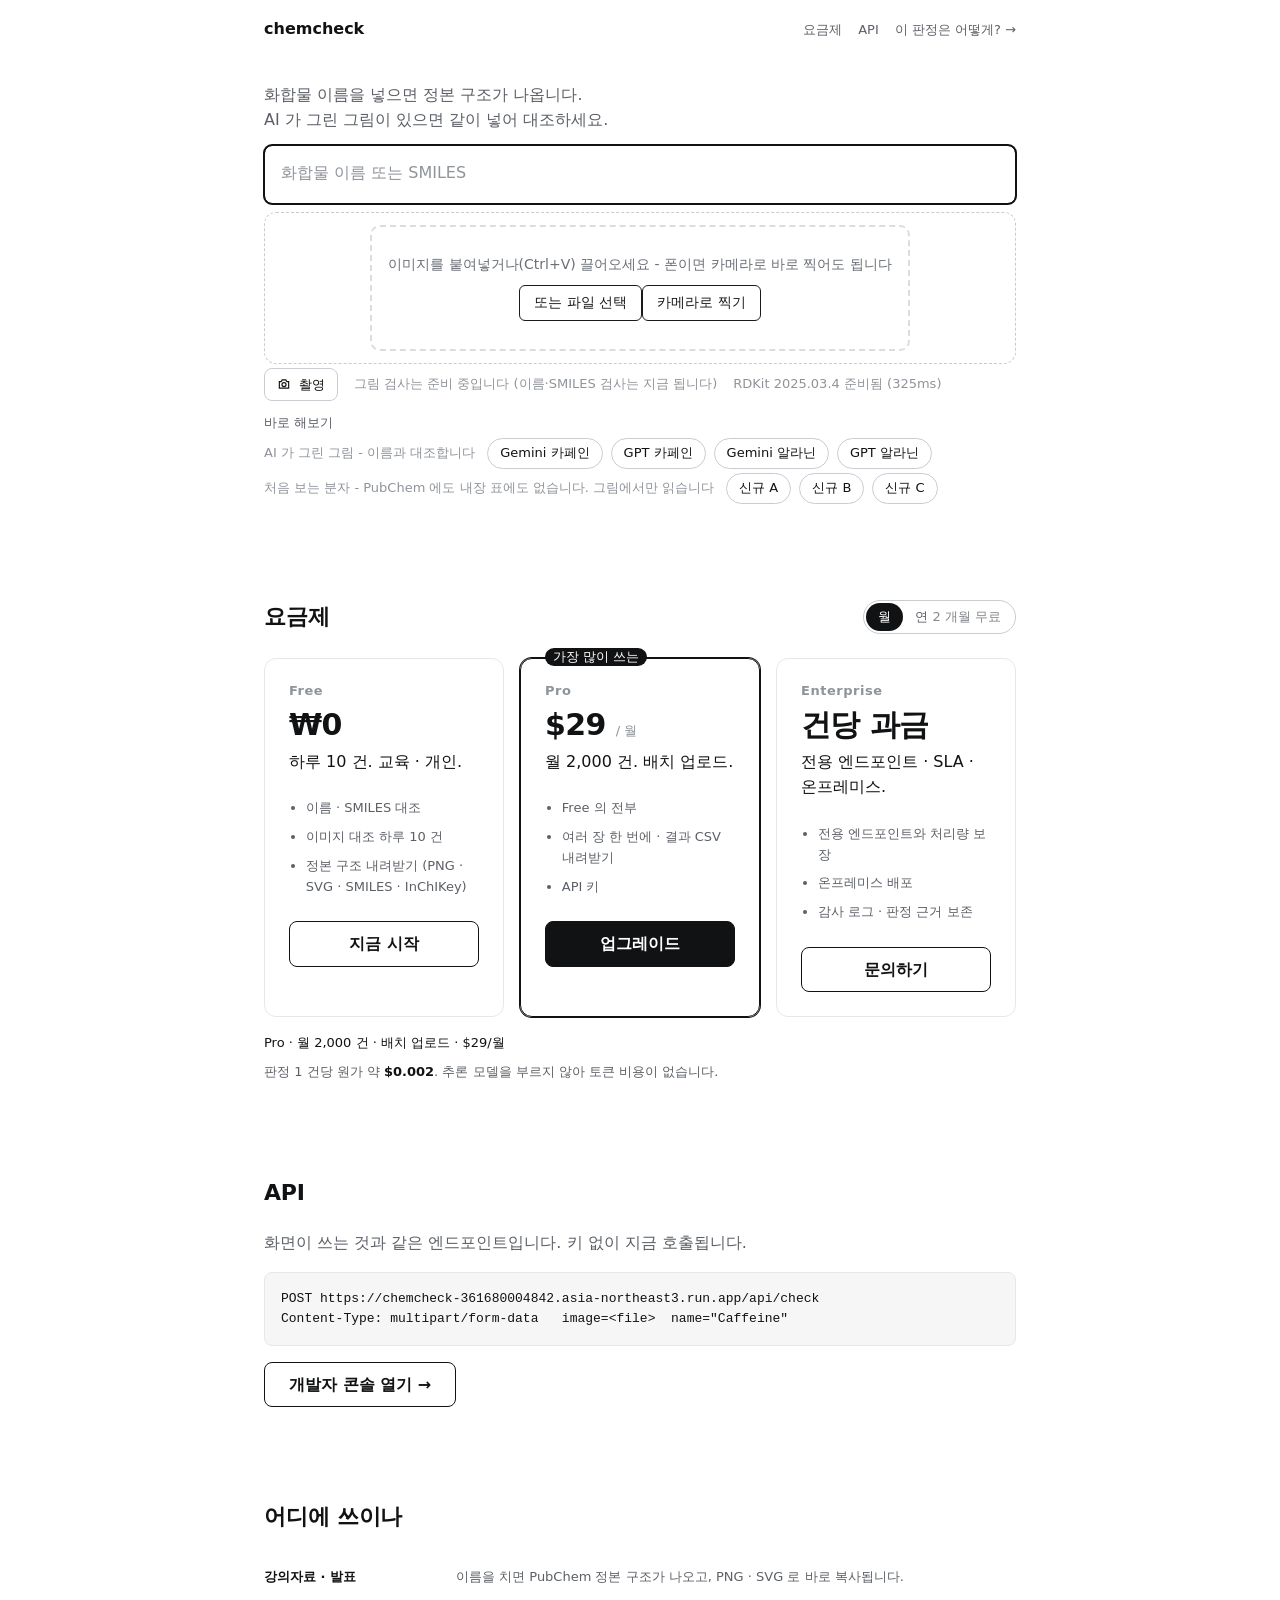
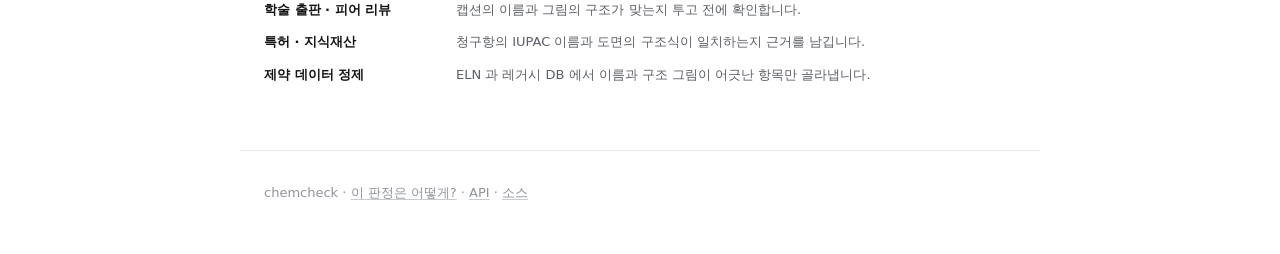
==== web/index.html @ dd5283bb "fix(web): 조용한 실패를 화면에 드러내고, 넣은 사진을 즉시 보여준다 오늘 화면 버그 셋이 전부 "아무 일도 안 일어남" 으로 나타났다. 폰에서는 콘솔을 열 수 없으니 그건" ====
<!doctype html>
<html lang="ko">
<head>
<meta charset="utf-8">
<meta name="viewport" content="width=device-width, initial-scale=1">
<title>chemcheck</title>
<link rel="stylesheet" href="style.css">
</head>
<body>
<header class="site-header container">
  <a class="wordmark" href="index.html">chemcheck</a>
  <nav class="site-nav"><a href="#pricing">요금제</a><a href="api.html">API</a><a href="how.html">이 판정은 어떻게? →</a></nav>
</header>

<main class="container">
  <!-- 첫 화면 = 도구. 텍스트칸 하나, 이미지칸 하나, 예제 버튼. 결과 카드는 입력이 있을 때만. -->
  <section class="tool">
    <p class="intro">화합물 이름을 넣으면 정본 구조가 나옵니다.<br>AI 가 그린 그림이 있으면 같이 넣어 대조하세요.</p>

    <div class="query">
      <input id="queryInput" placeholder="화합물 이름 또는 SMILES" autocomplete="off" spellcheck="false" autofocus>
      <div class="suggestions" id="suggestions" hidden></div>
    </div>

    <div class="dropzone" id="dropzone" tabindex="0">
      <p class="hint">이미지를 붙여넣거나 끌어오세요</p>
      <button type="button" class="btn btn-sm" id="fileBtn">파일</button>
      <input type="file" id="fileInput" accept="image/*" hidden>
    </div>
    <div class="image-row">
      <button type="button" class="btn btn-sm" id="cameraBtn"><svg width="14" height="14" viewBox="0 0 24 24" fill="none" stroke="currentColor" stroke-width="2" aria-hidden="true"><path d="M4 8h3l2-3h6l2 3h3v11H4z"/><circle cx="12" cy="13" r="3.5"/></svg>촬영</button>
      <input type="file" id="cameraInput" accept="image/*" capture="environment" hidden>
      <span class="status" id="serverStatus"></span>
      <span class="status" id="rdkitStatus"></span>
    </div>
    <div class="image-preview" id="imagePreview" hidden>
      <img id="imagePreviewImg" alt="넣은 이미지">
      <button type="button" class="btn btn-sm" id="imageClear">지우기</button>
    </div>
    <p class="field-note" id="imageNote"></p>
    <p class="err" id="err"></p>

    <div class="examples" id="examples">
      <p class="examples-title">바로 해보기</p>
    </div>

    <article class="result" id="result" hidden></article>
  </section>

  <section class="section pricing" id="pricing">
    <div class="pricing-head">
      <h2>요금제</h2>
      <div class="toggle" role="group" aria-label="결제 주기">
        <button type="button" class="toggle-btn is-on" data-cycle="monthly" aria-pressed="true">월</button>
        <button type="button" class="toggle-btn" data-cycle="yearly" aria-pressed="false">연 <span class="toggle-note">2 개월 무료</span></button>
      </div>
    </div>
    <div class="plans" role="radiogroup" aria-label="요금제 선택" id="plans">
      <div class="plan" role="radio" aria-checked="false" tabindex="-1" data-plan="free" data-summary="Free · 하루 10 건 · 이름·SMILES·이미지 대조 · ₩0">
        <h3>Free</h3>
        <p class="price"><span class="amount">&#8361;0</span></p>
        <p class="plan-lead">하루 10 건. 교육 · 개인.</p>
        <ul>
          <li>이름 · SMILES 대조</li>
          <li>이미지 대조 하루 10 건</li>
          <li>정본 구조 내려받기 (PNG · SVG · SMILES · InChIKey)</li>
        </ul>
        <a class="btn plan-cta" href="#queryInput" data-action="start">지금 시작</a>
      </div>
      <div class="plan" role="radio" aria-checked="true" tabindex="0" data-plan="pro" data-summary="Pro · 월 2,000 건 · 배치 업로드 · {price}">
        <span class="plan-badge">가장 많이 쓰는</span>
        <h3>Pro</h3>
        <p class="price"><span class="amount" data-monthly="$29" data-yearly="$290">$29</span> <span class="per" data-monthly="/ 월" data-yearly="/ 년">/ 월</span></p>
        <p class="plan-lead">월 2,000 건. 배치 업로드.</p>
        <ul>
          <li>Free 의 전부</li>
          <li>여러 장 한 번에 · 결과 CSV 내려받기</li>
          <li>API 키</li>
        </ul>
        <a class="btn btn-primary plan-cta" href="api.html#key">업그레이드</a>
      </div>
      <div class="plan" role="radio" aria-checked="false" tabindex="-1" data-plan="enterprise" data-summary="Enterprise · 전용 엔드포인트 · SLA · 온프레미스 · 건당 과금">
        <h3>Enterprise</h3>
        <p class="price"><span class="amount">건당 과금</span></p>
        <p class="plan-lead">전용 엔드포인트 · SLA · 온프레미스.</p>
        <ul>
          <li>전용 엔드포인트와 처리량 보장</li>
          <li>온프레미스 배포</li>
          <li>감사 로그 · 판정 근거 보존</li>
        </ul>
        <a class="btn plan-cta" href="api.html#contact">문의하기</a>
      </div>
    </div>
    <p class="plan-summary" id="planSummary"></p>
    <p class="unit-cost">판정 1 건당 원가 약 <strong>$0.002</strong>. 추론 모델을 부르지 않아 토큰 비용이 없습니다.</p>
  </section>

  <section class="section api-teaser" id="api">
    <h2>API</h2>
    <p>화면이 쓰는 것과 같은 엔드포인트입니다. 키 없이 지금 호출됩니다.</p>
    <pre><code>POST <span data-server-url></span>/api/check
Content-Type: multipart/form-data   image=&lt;file&gt;  name="Caffeine"</code></pre>
    <a class="btn" href="api.html">개발자 콘솔 열기 →</a>
  </section>

  <section class="section">
    <h2>어디에 쓰이나</h2>
    <dl class="uses">
      <dt>강의자료 · 발표</dt><dd>이름을 치면 PubChem 정본 구조가 나오고, PNG · SVG 로 바로 복사됩니다.</dd>
      <dt>학술 출판 · 피어 리뷰</dt><dd>캡션의 이름과 그림의 구조가 맞는지 투고 전에 확인합니다.</dd>
      <dt>특허 · 지식재산</dt><dd>청구항의 IUPAC 이름과 도면의 구조식이 일치하는지 근거를 남깁니다.</dd>
      <dt>제약 데이터 정제</dt><dd>ELN 과 레거시 DB 에서 이름과 구조 그림이 어긋난 항목만 골라냅니다.</dd>
    </dl>
  </section>
</main>

<footer class="site-footer container">
  chemcheck · <a href="how.html">이 판정은 어떻게?</a> · <a href="api.html">API</a> · <a href="https://github.com/Sweet-Butters/train">소스</a>
</footer>

<script src="config.js?v=202609100458"></script>
<script>for (const el of document.querySelectorAll("[data-server-url]")) el.textContent = window.CHEMCHECK_SERVER;</script>
<script src="compounds.js?v=202609100458"></script>
<script src="vendor/RDKit_minimal.js"></script>
<script src="app.js?v=202609100458"></script>
</body>
</html>
---- web/style.css ----
/* chemcheck - web/style.css (U 소유)
   순서: 1 토큰 → 2 리셋·레이아웃 → 3 공용 컴포넌트 → 4 도구(첫 화면) → 5 결과 카드 → 6 요금제·아래 섹션
         → 7 api.html 콘솔 → 8 how.html → 9 반응형
   토큰 아래로는 raw 값을 쓰지 않는다. 다크모드 없음 - 구조식이 흰 배경 전제다. */

/* ============================================================ 1. 토큰 */
:root {
  --bg: #ffffff;
  --bg-2: #f6f6f7;
  --ink: #111213;
  --ink-2: #5c6066;
  --ink-3: #8f949a;
  --line: #e5e7ea;
  --line-2: #c8ccd1;

  /* 판정 3상태 - 일치 / 다름 / 판정 불가(회색: 경고가 아니라 침묵) */
  --ok: #1a7f37;     --ok-bg: #edf7f0;
  --bad: #c62b2b;    --bad-bg: #fcefef;
  --na: #767b82;     --na-bg: #f2f3f5;

  --s-1: .25rem; --s-2: .5rem; --s-3: .75rem; --s-4: 1rem; --s-5: 1.5rem;
  --s-6: 2rem;   --s-7: 3rem;  --s-8: 4rem;   --s-9: 6rem;
  --section-gap: var(--s-8);

  --font: system-ui, -apple-system, "Segoe UI", Roboto, "Apple SD Gothic Neo", "Malgun Gothic", sans-serif;
  --mono: ui-monospace, SFMono-Regular, Menlo, Consolas, "Liberation Mono", monospace;
  --fs-caption: .8125rem;
  --fs-body: 1rem;
  --fs-title: 1.375rem;
  --fs-display: 1.875rem;
  --lh: 1.6;
  --lh-tight: 1.25;

  --measure: 50rem;
  --radius: 8px;
  --radius-lg: 12px;
  --hairline: 1px solid var(--line);
}

/* ============================================================ 2. 리셋·레이아웃 */
*, *::before, *::after { box-sizing: border-box; }
html { -webkit-text-size-adjust: 100%; scroll-behavior: smooth; }
body { margin: 0; background: var(--bg); color: var(--ink); font: var(--fs-body) / var(--lh) var(--font); }
img, svg { max-width: 100%; height: auto; }
h1, h2, h3 { margin: 0; line-height: var(--lh-tight); font-weight: 650; letter-spacing: -.01em; word-break: keep-all; overflow-wrap: anywhere; }
h1 { font-size: var(--fs-title); }
h2 { font-size: var(--fs-title); }
h3 { font-size: var(--fs-body); }
p, ul, ol, dl, dd, pre, blockquote, figure { margin: 0; }
a { color: inherit; text-decoration: underline; text-underline-offset: .18em; text-decoration-color: var(--line-2); }
a:hover { text-decoration-color: currentColor; }
code, kbd, .mono { font-family: var(--mono); font-size: .92em; }
:focus-visible { outline: 2px solid var(--ink); outline-offset: 2px; }
[hidden] { display: none !important; }
.small { font-size: var(--fs-caption); }
.muted { color: var(--ink-2); }

.container { max-width: var(--measure); margin: 0 auto; padding: 0 var(--s-5); }
main.container { padding-bottom: var(--s-8); }
.section { margin-top: var(--section-gap); }
.section > h2 { margin-bottom: var(--s-5); }

.site-header { display: flex; justify-content: space-between; align-items: baseline; gap: var(--s-4); padding-block: var(--s-4); }
.wordmark { font-weight: 700; text-decoration: none; }
.site-nav { display: flex; flex-wrap: wrap; justify-content: flex-end; gap: var(--s-2) var(--s-4); }
.site-nav a { font-size: var(--fs-caption); color: var(--ink-2); text-decoration: none; white-space: nowrap; }
.site-nav a:hover { color: var(--ink); }
.site-footer { padding-block: var(--s-6) var(--s-7); font-size: var(--fs-caption); color: var(--ink-3); border-top: var(--hairline); }

/* ============================================================ 3. 공용 컴포넌트 */
.btn {
  display: inline-flex; align-items: center; justify-content: center; gap: var(--s-2);
  padding: var(--s-3) var(--s-5); border-radius: var(--radius);
  border: 1px solid var(--ink); background: var(--bg); color: var(--ink);
  font: inherit; font-weight: 600; line-height: 1.2; text-decoration: none; cursor: pointer;
}
.btn:hover { background: var(--bg-2); }
.btn-primary { background: var(--ink); color: var(--bg); }
.btn-primary:hover { background: var(--ink); opacity: .85; }
.btn-sm { padding: var(--s-2) var(--s-3); font-size: var(--fs-caption); font-weight: 500; border-color: var(--line-2); }
.btn-sm:hover { border-color: var(--ink); background: var(--bg); }
.btn:disabled { opacity: .45; cursor: default; }
button.link { background: none; border: 0; padding: 0; font: inherit; color: inherit; text-decoration: underline; text-underline-offset: .18em; cursor: pointer; }
.eyebrow { font-size: var(--fs-caption); color: var(--ink-3); }

.badge { display: inline-block; font-size: var(--fs-caption); font-weight: 500; line-height: 1.4; padding: 0 var(--s-2); border-radius: 999px; border: 1px solid var(--line-2); color: var(--ink-2); vertical-align: middle; white-space: nowrap; }
.badge-ok { border-color: var(--ok); color: var(--ok); background: var(--ok-bg); }
.badge-na { border-color: var(--line-2); color: var(--na); background: var(--na-bg); }

.dot { display: inline-block; width: .7em; height: .7em; border-radius: 50%; background: var(--na); vertical-align: -.02em; margin-right: .35em; }
.dot.match { background: var(--ok); }
.dot.mismatch { background: var(--bad); }
.dot.unreadable { background: var(--na); }

.chip { padding: var(--s-1) var(--s-3); border: 1px solid var(--line-2); border-radius: 999px; background: var(--bg); color: var(--ink); font: inherit; font-size: var(--fs-caption); cursor: pointer; white-space: nowrap; }
.chip:hover { border-color: var(--ink); }

details.fold { margin-top: var(--s-3); font-size: var(--fs-caption); }
details.fold summary { cursor: pointer; color: var(--ink-2); list-style: none; }
details.fold summary::before { content: "▸ "; }
details.fold[open] summary::before { content: "▾ "; }
details.fold summary::-webkit-details-marker { display: none; }
details.fold.fold-pad { padding: 0 var(--s-5) var(--s-4); }

pre.code { padding: var(--s-4); background: var(--bg-2); border: var(--hairline); border-radius: var(--radius); overflow-x: auto; font-family: var(--mono); font-size: var(--fs-caption); line-height: 1.55; }

/* ============================================================ 4. 도구 - 첫 화면 */
.tool { padding-top: var(--s-3); }
.intro { color: var(--ink-2); margin-bottom: var(--s-3); }

.query input {
  width: 100%; padding: var(--s-4); border: 1px solid var(--line-2); border-radius: var(--radius);
  font: inherit; font-family: var(--mono); background: var(--bg); color: var(--ink);
}
.query input::placeholder { color: var(--ink-3); font-family: var(--font); }
.query input:focus { outline: 2px solid var(--ink); outline-offset: -1px; border-color: var(--ink); }
.suggestions { margin-top: var(--s-3); }
.suggestions p { font-size: var(--fs-caption); color: var(--ink-2); margin-bottom: var(--s-2); }
.suggestions .pills { display: flex; flex-wrap: wrap; gap: var(--s-2); }
.suggestions button { padding: var(--s-1) var(--s-3); border: 1px solid var(--line-2); border-radius: 999px; background: var(--bg); color: var(--ink); font: inherit; font-size: var(--fs-caption); cursor: pointer; }
.suggestions button:hover { border-color: var(--ink); }

/* 드롭 영역. crop.js 가 붙으면(.has-cropper) 안을 통째로 맡으므로 우리 테두리는 뺀다. */
.dropzone {
  margin-top: var(--s-2);
  border: 1.5px dashed var(--line-2); border-radius: var(--radius-lg);
  padding: var(--s-3) var(--s-4); text-align: center;
  display: flex; flex-wrap: wrap; align-items: center; justify-content: center; gap: var(--s-2) var(--s-4);
  cursor: pointer; transition: border-color .15s, background .15s;
}
.dropzone.drag { border-color: var(--ink); background: var(--bg-2); }
.dropzone .hint { font-size: var(--fs-caption); color: var(--ink-2); }
.dropzone.has-cropper { border: 0; padding: 0; display: block; text-align: left; cursor: default; }
/* crop.js 의 캔버스가 좁은 화면을 밀어내지 않게 가둔다 - 남의 파일 대신 내 영역에서 막는다. */
.dropzone .cropx-stage { max-width: 100%; overflow: hidden; }
.image-row { display: flex; flex-wrap: wrap; align-items: center; gap: var(--s-2) var(--s-4); margin-top: var(--s-1); }
.image-row .status { font-size: var(--fs-caption); color: var(--ink-3); }
.image-row .status:empty { display: none; }
.image-preview { margin-top: var(--s-3); display: flex; flex-wrap: wrap; align-items: flex-end; gap: var(--s-3); }
.image-preview img { max-height: 15rem; max-width: 100%; border: var(--hairline); border-radius: var(--radius); }
.field-note { margin-top: var(--s-2); font-size: var(--fs-caption); color: var(--ink-2); }
.field-note:empty { display: none; }
.err { margin-top: var(--s-2); font-size: var(--fs-caption); color: var(--bad); }
.err:empty { display: none; }

.examples { margin-top: var(--s-3); font-size: var(--fs-caption); }
.examples-title { color: var(--ink-2); margin-bottom: var(--s-1); }
.example-row { display: flex; flex-wrap: wrap; align-items: center; gap: var(--s-1) var(--s-2); margin-top: var(--s-1); }
.example-group { color: var(--ink-3); margin-right: var(--s-1); white-space: nowrap; }

/* ============================================================ 5. 결과 카드 - 하나 */
.result { margin-top: var(--s-5); border: var(--hairline); border-radius: var(--radius-lg); overflow: hidden; }
.flip { padding: var(--s-2) var(--s-5); font-size: var(--fs-caption); color: var(--ink-2); background: var(--bg-2); border-bottom: var(--hairline); }
.canon { padding: var(--s-5); display: grid; grid-template-columns: minmax(0, 1fr); gap: var(--s-5); }
.canon > * { min-width: 0; }
.mol-draw { display: flex; align-items: center; justify-content: center; min-height: 8rem; border: var(--hairline); border-radius: var(--radius); background: var(--bg); }
.mol-draw svg { display: block; width: 100%; max-width: 26rem; height: auto; }
.mol-name { font-size: var(--fs-title); margin-top: var(--s-1); }
.facts { display: grid; grid-template-columns: 4.5rem minmax(0, 1fr); gap: var(--s-2) var(--s-3); margin-top: var(--s-4); font-size: var(--fs-caption); }
.facts dt { color: var(--ink-3); }
.facts dd { font-family: var(--mono); word-break: break-all; }
.copy-row { display: flex; flex-wrap: wrap; align-items: center; gap: var(--s-2); margin-top: var(--s-5); }
.copy-note { margin-top: var(--s-2); font-size: var(--fs-caption); color: var(--ink-2); min-height: 1.3em; }

.verdict { border-top: var(--hairline); padding: var(--s-5); background: var(--bg-2); }
.verdict.match { background: var(--ok-bg); }
.verdict.mismatch { background: var(--bad-bg); }
.verdict.unreadable { background: var(--na-bg); }
.verdict-label { display: flex; flex-wrap: wrap; align-items: center; gap: var(--s-2) var(--s-3); font-size: var(--fs-title); font-weight: 650; letter-spacing: -.01em; }
.verdict-label .dot { width: .6em; height: .6em; margin-right: 0; }
.verdict.match .verdict-label { color: var(--ok); }
.verdict.mismatch .verdict-label { color: var(--bad); }
.verdict.unreadable .verdict-label { color: var(--na); }
.verdict-note { margin-top: var(--s-3); font-size: var(--fs-caption); color: var(--ink-2); }
.verdict > .verdict-note:first-child { margin-top: 0; }
.action-row { margin-top: var(--s-3); display: flex; flex-wrap: wrap; gap: var(--s-2); align-items: center; }

.evidence { margin-top: var(--s-4); display: grid; gap: var(--s-2); font-size: var(--fs-caption); }
.evidence .row { display: grid; grid-template-columns: minmax(0, 1fr); gap: 0 var(--s-3); }
.evidence .k { color: var(--ink-3); }
.evidence .v { font-family: var(--mono); word-break: break-all; }
.evidence .v .note { font-family: var(--font); color: var(--ink-2); }
.evidence mark { background: var(--bad-bg); color: var(--bad); border-radius: 2px; padding: 0 1px; }
.reasons { padding-left: 1.2em; margin-top: var(--s-2); }
.reasons li + li { margin-top: var(--s-1); }

.pair { margin-top: var(--s-4); display: grid; grid-template-columns: minmax(0, 1fr); gap: var(--s-4); }
.pair-col { min-width: 0; }
.pair-col .mol-draw { margin-top: var(--s-2); min-height: 6rem; }
.pair-col .small { margin-top: var(--s-2); word-break: break-all; }

/* ============================================================ 6. 요금제·API·쓰임새 */
.pricing-head { display: flex; flex-wrap: wrap; align-items: center; justify-content: space-between; gap: var(--s-3); margin-bottom: var(--s-5); }
.pricing-head h2 { margin: 0; }
.toggle { display: inline-flex; border: 1px solid var(--line-2); border-radius: 999px; padding: 2px; }
.toggle-btn { border: 0; background: transparent; color: var(--ink-2); font: inherit; font-size: var(--fs-caption); padding: var(--s-1) var(--s-3); border-radius: 999px; cursor: pointer; }
.toggle-btn.is-on { background: var(--ink); color: var(--bg); }
.toggle-note { opacity: .75; }

.plans { display: grid; grid-template-columns: minmax(0, 1fr); gap: var(--s-4); }
.plan { position: relative; border: var(--hairline); border-radius: var(--radius-lg); padding: var(--s-5); display: flex; flex-direction: column; cursor: pointer; transition: border-color .12s, box-shadow .12s; }
.plan:hover { border-color: var(--line-2); }
.plan.is-selected { border-color: var(--ink); box-shadow: 0 0 0 1px var(--ink); }
.plan:focus-visible { outline-offset: 4px; }
.plan-badge { position: absolute; top: -.7rem; left: var(--s-5); background: var(--ink); color: var(--bg); font-size: var(--fs-caption); line-height: 1.4; padding: 0 var(--s-2); border-radius: 999px; }
.plan h3 { font-size: var(--fs-caption); color: var(--ink-3); letter-spacing: .04em; }
.plan .price { margin-top: var(--s-2); font-size: var(--fs-display); font-weight: 650; letter-spacing: -.02em; line-height: 1.1; }
.plan .price .per { font-size: var(--fs-caption); font-weight: 400; color: var(--ink-3); letter-spacing: 0; }
.plan-lead { margin-top: var(--s-2); }
.plan ul { margin-top: var(--s-4); padding-left: 1.05em; }
.plan li { margin-top: var(--s-2); font-size: var(--fs-caption); color: var(--ink-2); }
.plan-cta { margin-top: auto; padding-top: var(--s-3); }
.plan .plan-cta { margin-top: var(--s-5); }
.plan-summary { margin-top: var(--s-4); font-size: var(--fs-caption); color: var(--ink); min-height: 1.3em; }
.unit-cost { margin-top: var(--s-2); font-size: var(--fs-caption); color: var(--ink-2); }
.unit-cost strong { color: var(--ink); }

.api-teaser p { color: var(--ink-2); }
.api-teaser pre { margin: var(--s-4) 0; padding: var(--s-4); background: var(--bg-2); border: var(--hairline); border-radius: var(--radius); overflow-x: auto; font-size: var(--fs-caption); line-height: 1.55; }
.api-teaser code { font-size: inherit; }

.uses { display: grid; grid-template-columns: minmax(0, 1fr); gap: 0 var(--s-4); font-size: var(--fs-caption); }
.uses dt { font-weight: 600; margin-top: var(--s-3); }
.uses dd { color: var(--ink-2); }

/* ============================================================ 7. api.html - 개발자 콘솔 */
.page-head { padding-top: var(--s-4); }
.page-head p { margin-top: var(--s-2); color: var(--ink-2); }
.console { margin-top: var(--s-6); }
.console h2 { margin-bottom: var(--s-3); }
.console .lead { color: var(--ink-2); font-size: var(--fs-caption); margin-bottom: var(--s-3); }
.console .row { display: flex; flex-wrap: wrap; align-items: center; gap: var(--s-2) var(--s-3); }
.out { margin-top: var(--s-3); min-height: 3rem; }
.out:empty { display: none; }
.out-meta { display: flex; flex-wrap: wrap; gap: var(--s-2) var(--s-4); font-size: var(--fs-caption); color: var(--ink-2); margin-top: var(--s-2); }
.out-meta .badge-ok { color: var(--ok); }
.form { display: grid; grid-template-columns: minmax(0, 1fr); gap: var(--s-3); }
.form label { font-size: var(--fs-caption); color: var(--ink-2); display: grid; gap: var(--s-1); }
.form input, .form select, .form textarea { width: 100%; padding: var(--s-3); border: 1px solid var(--line-2); border-radius: var(--radius); font: inherit; background: var(--bg); color: var(--ink); }
.form input:focus, .form select:focus, .form textarea:focus { outline: 2px solid var(--ink); outline-offset: -1px; }
.keybox { margin-top: var(--s-4); padding: var(--s-4); border: 1px solid var(--ink); border-radius: var(--radius); display: flex; flex-wrap: wrap; align-items: center; gap: var(--s-2) var(--s-3); }
.keybox code { font-size: var(--fs-body); word-break: break-all; }
.keybox .small { width: 100%; color: var(--ink-2); }
.tabs { display: flex; gap: var(--s-1); border-bottom: var(--hairline); margin-bottom: var(--s-3); }
.tab { border: 0; background: none; font: inherit; font-size: var(--fs-caption); color: var(--ink-2); padding: var(--s-2) var(--s-3); cursor: pointer; border-bottom: 2px solid transparent; margin-bottom: -1px; }
.tab.is-on { color: var(--ink); border-bottom-color: var(--ink); }
.endpoints { width: 100%; border-collapse: collapse; font-size: var(--fs-caption); }
.endpoints th, .endpoints td { text-align: left; vertical-align: top; padding: var(--s-2) var(--s-3) var(--s-2) 0; border-top: var(--hairline); }
.endpoints th { color: var(--ink-3); font-weight: 500; white-space: nowrap; }
.endpoints code { white-space: nowrap; }
.table-wrap { overflow-x: auto; }

/* ============================================================ 8. how.html */
.prose { max-width: 42rem; }
.prose h2 { margin-top: var(--s-8); margin-bottom: var(--s-3); }
.prose p, .prose li { color: var(--ink-2); }
.prose p + p { margin-top: var(--s-3); }
.prose strong { color: var(--ink); }
.prose figure { margin-top: var(--s-4); }
.prose figure img { display: block; border: var(--hairline); border-radius: var(--radius); }
.prose figcaption { margin-top: var(--s-2); font-size: var(--fs-caption); color: var(--ink-3); }
.prose .keys { list-style: none; padding: 0; margin-top: var(--s-4); display: grid; gap: var(--s-1); font-size: var(--fs-caption); }
.prose .keys li { display: grid; grid-template-columns: 9rem minmax(0, 1fr); gap: var(--s-3); }
.prose .keys .k { color: var(--ink-3); }
.prose .keys .v { font-family: var(--mono); word-break: break-all; color: var(--ink); }
.prose ol, .prose ul { padding-left: 1.2em; }
.prose li + li { margin-top: var(--s-2); }
.rules { width: 100%; border-collapse: collapse; font-size: var(--fs-caption); margin-top: var(--s-3); }
.rules th, .rules td { text-align: left; vertical-align: top; padding: var(--s-2) var(--s-3) var(--s-2) 0; border-top: var(--hairline); color: var(--ink-2); }
.rules th { color: var(--ink-3); font-weight: 500; }
.rules td:last-child { color: var(--ink); white-space: nowrap; }

/* ============================================================ 9. 반응형 - 모바일 우선 */
@media (min-width: 640px) {
  :root { --section-gap: var(--s-9); }
  .tool { padding-top: var(--s-5); }
  .canon { grid-template-columns: 15rem minmax(0, 1fr); align-items: start; }
  .evidence .row { grid-template-columns: 9rem minmax(0, 1fr); }
  .facts { grid-template-columns: 5.5rem minmax(0, 1fr); }
  .pair { grid-template-columns: repeat(2, minmax(0, 1fr)); }
  .plans { grid-template-columns: repeat(3, minmax(0, 1fr)); }
  .uses { grid-template-columns: 11rem minmax(0, 1fr); }
  .uses dd { margin-top: var(--s-3); }
  .form { grid-template-columns: repeat(2, minmax(0, 1fr)); }
  .form .wide { grid-column: 1 / -1; }
}
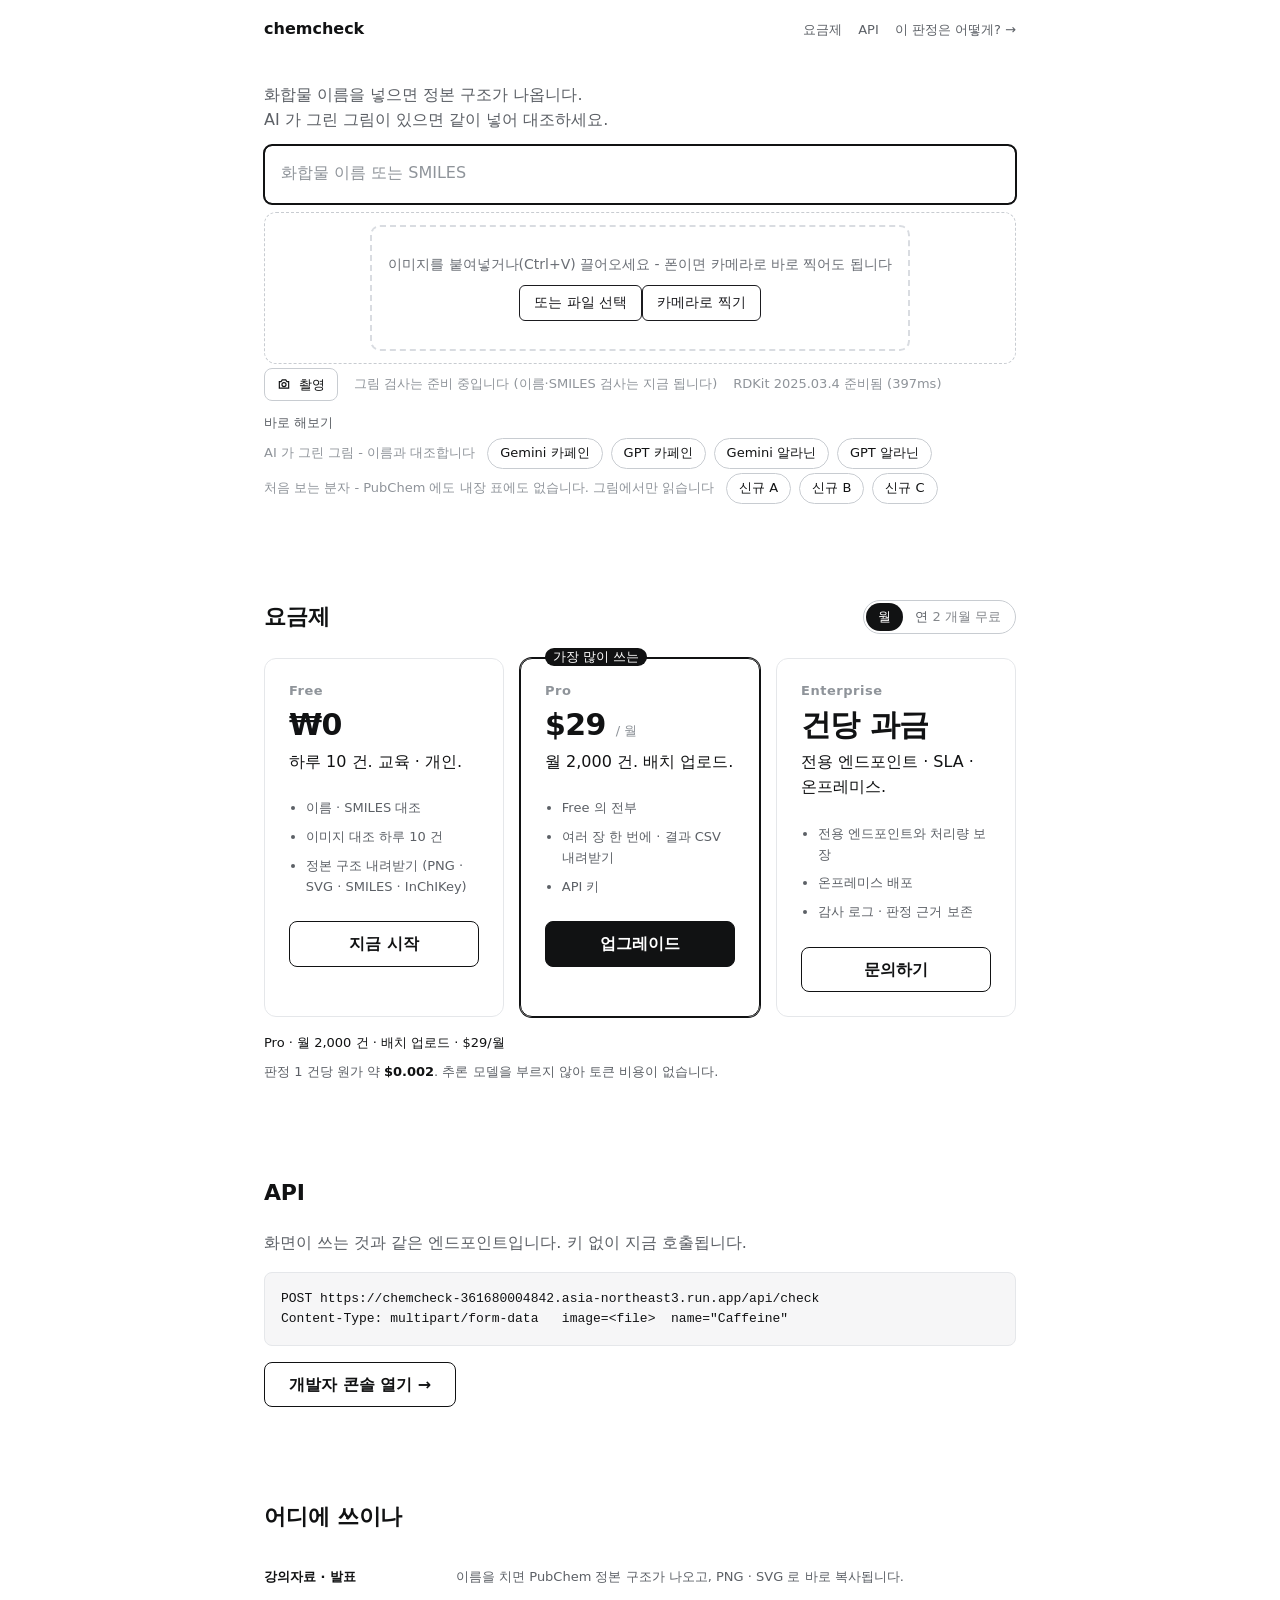
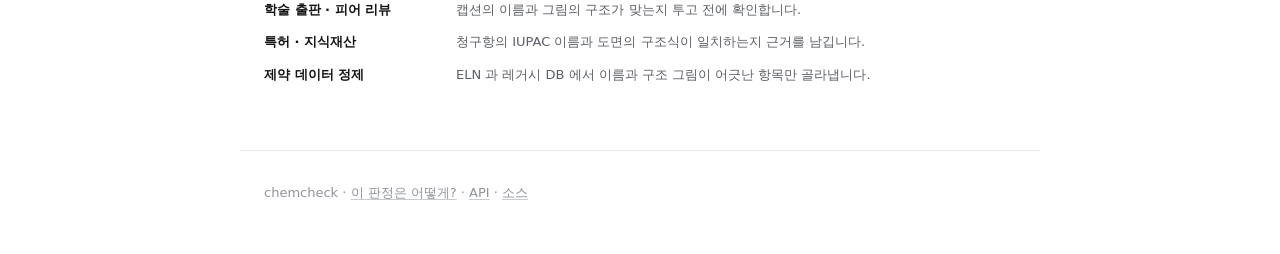
==== commit 5ccf4c94: "fix(web): 촬영한 사진이 안 뜨던 원인 - input.value 를 너무 일찍 비웠다 같은 사진을 다시 고를 수 있게 change 핸들러 첫 줄에서 camInput.valu" ====
--- a/web/index.html
+++ b/web/index.html
@@ -118,10 +118,10 @@
   chemcheck · <a href="how.html">이 판정은 어떻게?</a> · <a href="api.html">API</a> · <a href="https://github.com/Sweet-Butters/train">소스</a>
 </footer>
 
-<script src="config.js?v=202609100458"></script>
+<script src="config.js?v=202609100505"></script>
 <script>for (const el of document.querySelectorAll("[data-server-url]")) el.textContent = window.CHEMCHECK_SERVER;</script>
-<script src="compounds.js?v=202609100458"></script>
+<script src="compounds.js?v=202609100505"></script>
 <script src="vendor/RDKit_minimal.js"></script>
-<script src="app.js?v=202609100458"></script>
+<script src="app.js?v=202609100505"></script>
 </body>
 </html>
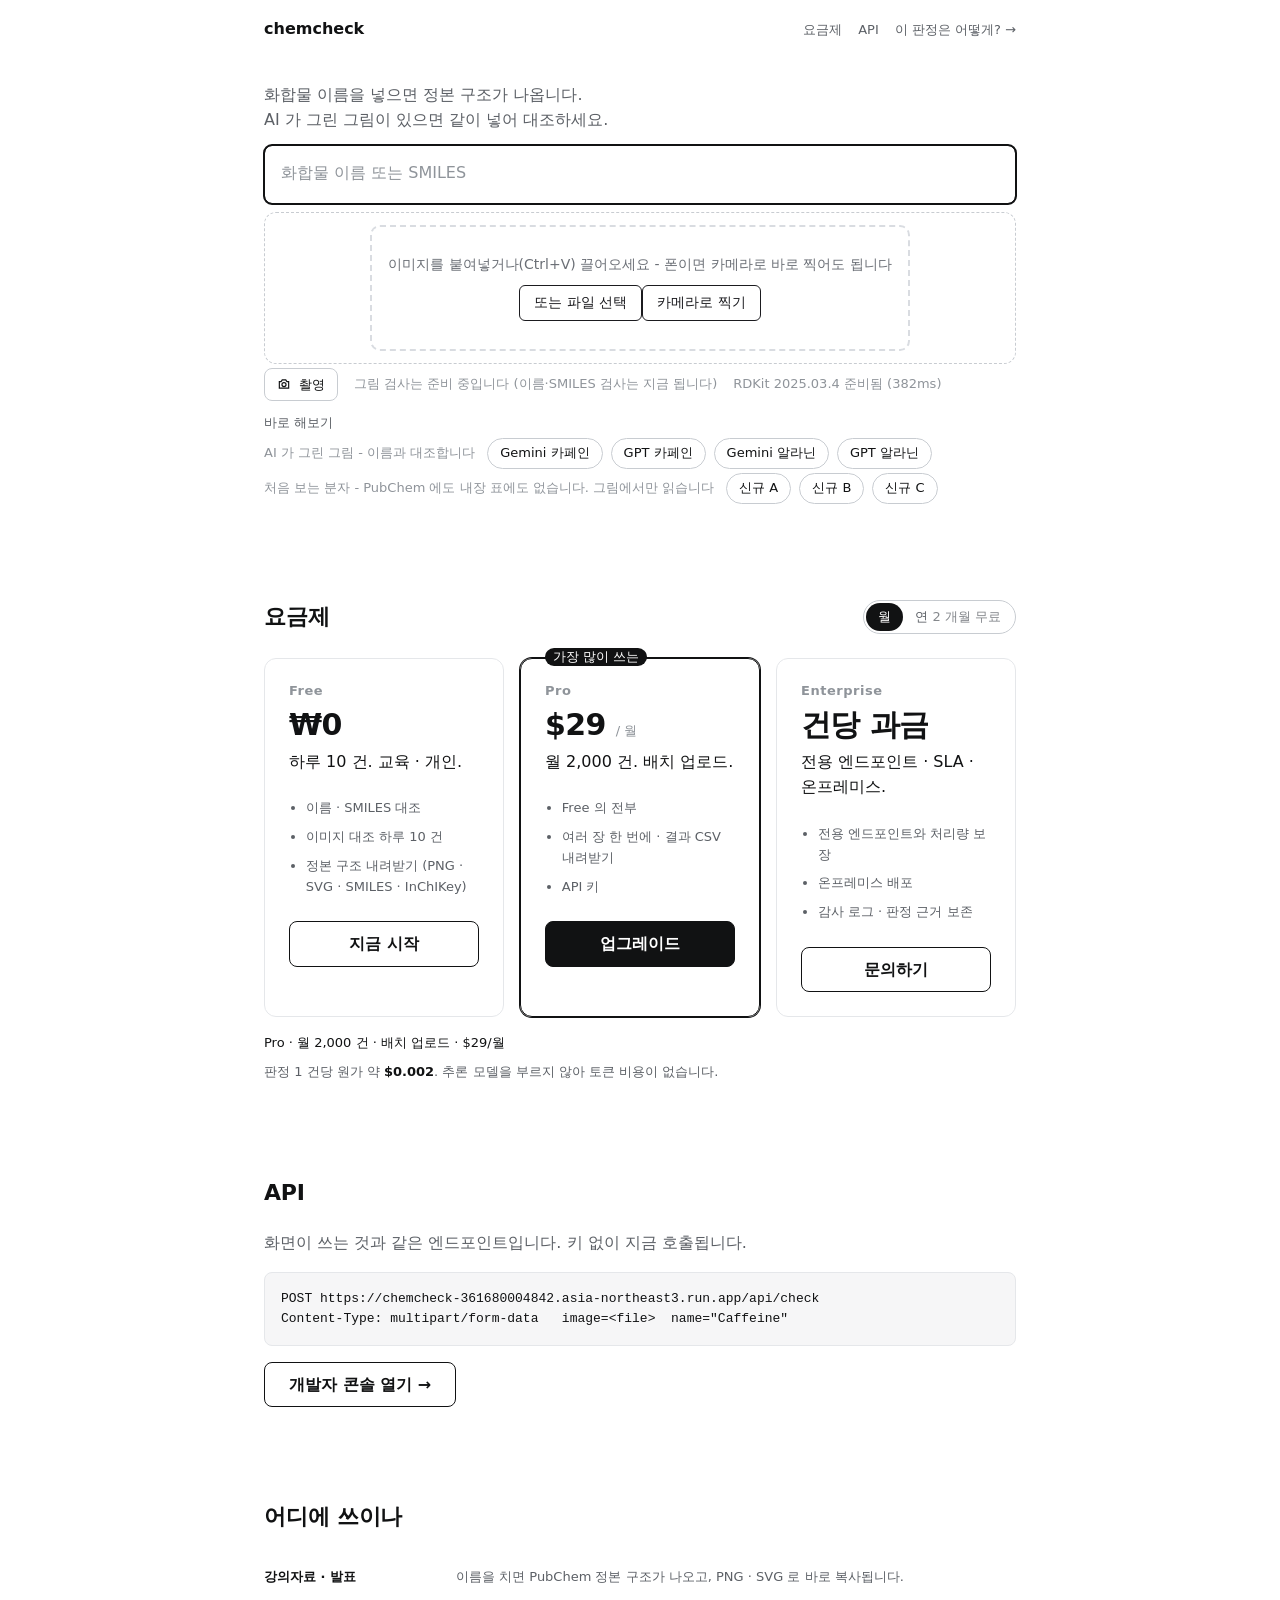
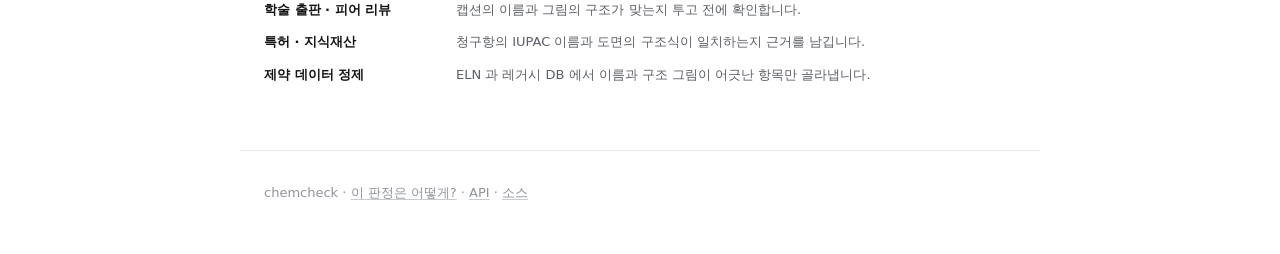
==== commit 7f43af49: "fix(web): 그림만 넣었는데 "다름" 이 뜨던 문제 - 이름칸에 앞의 값이 남아 있었다 사용자가 구조만 사진으로 찍었는데 판정이 "다름" 으로 떴다. 입력이 그림뿐인데 정답이" ====
--- a/web/index.html
+++ b/web/index.html
@@ -118,10 +118,10 @@
   chemcheck · <a href="how.html">이 판정은 어떻게?</a> · <a href="api.html">API</a> · <a href="https://github.com/Sweet-Butters/train">소스</a>
 </footer>
 
-<script src="config.js?v=202609100505"></script>
+<script src="config.js?v=202609100522"></script>
 <script>for (const el of document.querySelectorAll("[data-server-url]")) el.textContent = window.CHEMCHECK_SERVER;</script>
-<script src="compounds.js?v=202609100505"></script>
+<script src="compounds.js?v=202609100522"></script>
 <script src="vendor/RDKit_minimal.js"></script>
-<script src="app.js?v=202609100505"></script>
+<script src="app.js?v=202609100522"></script>
 </body>
 </html>
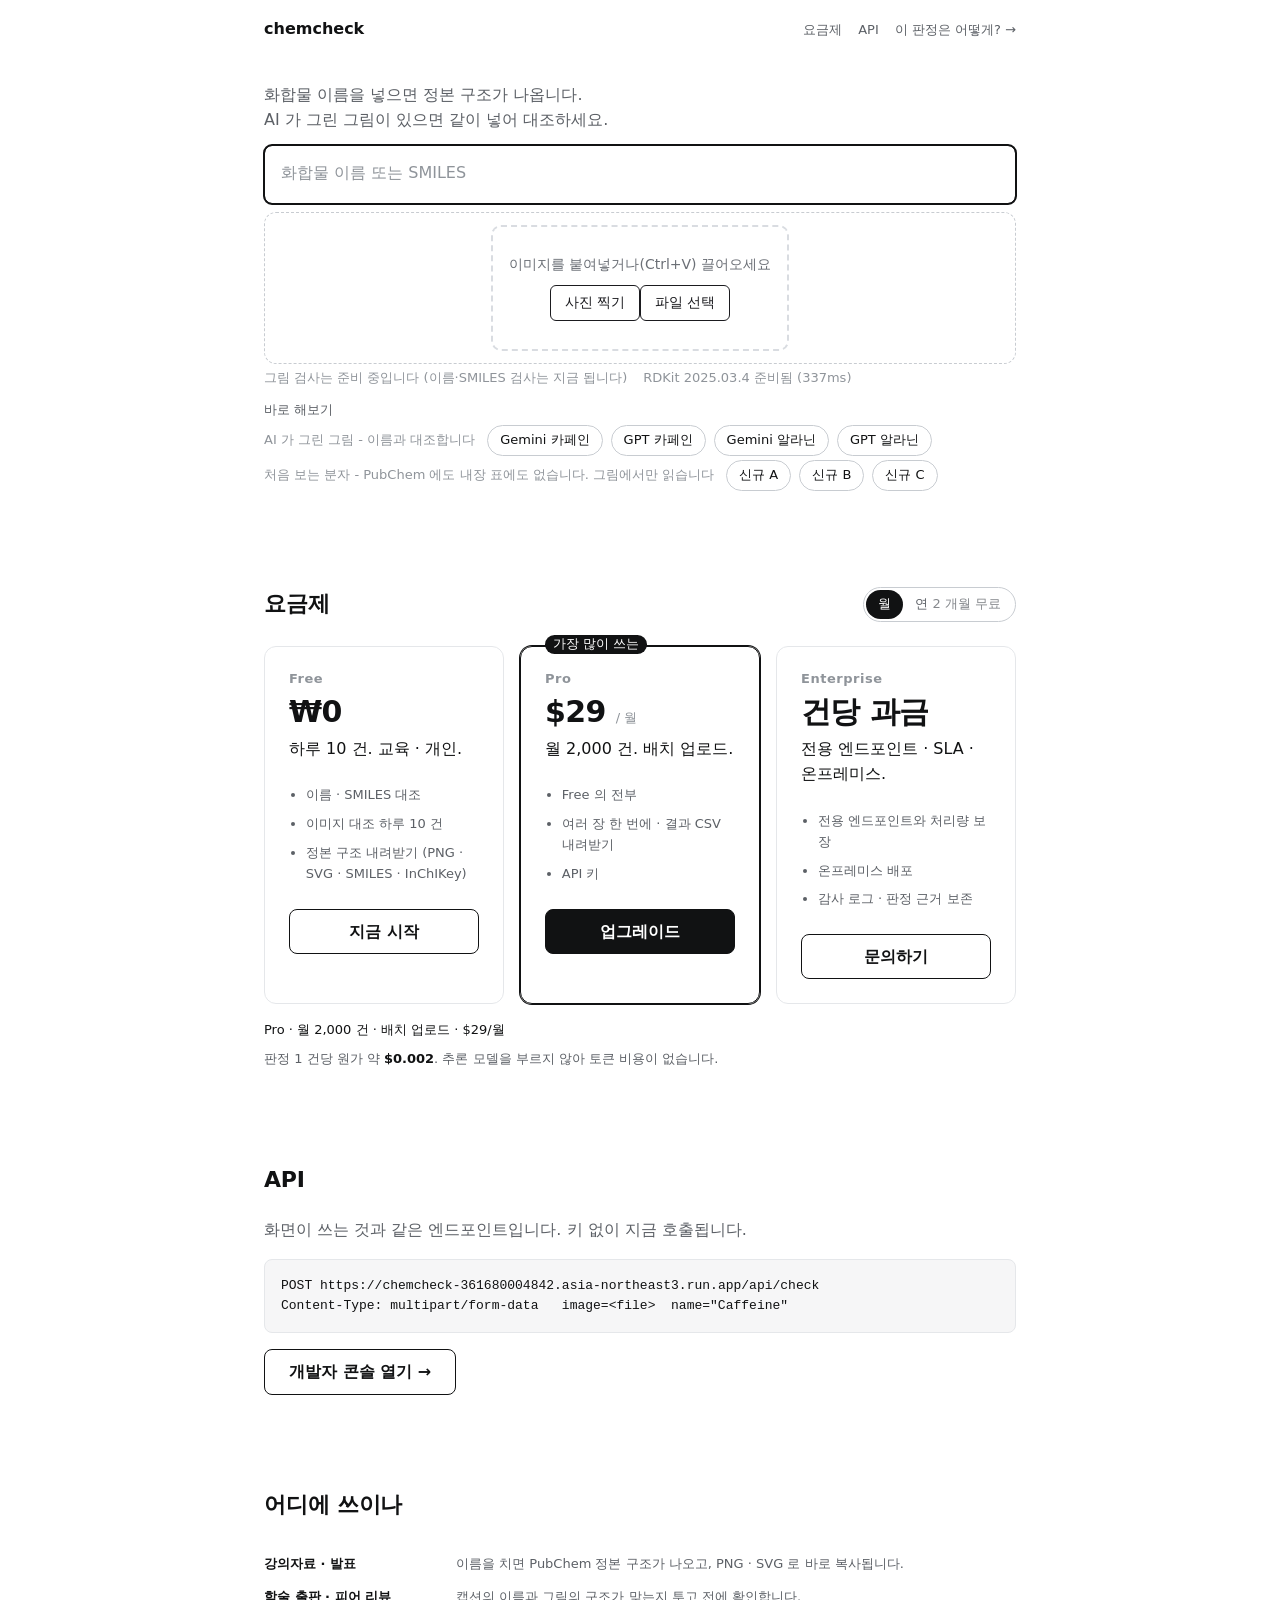
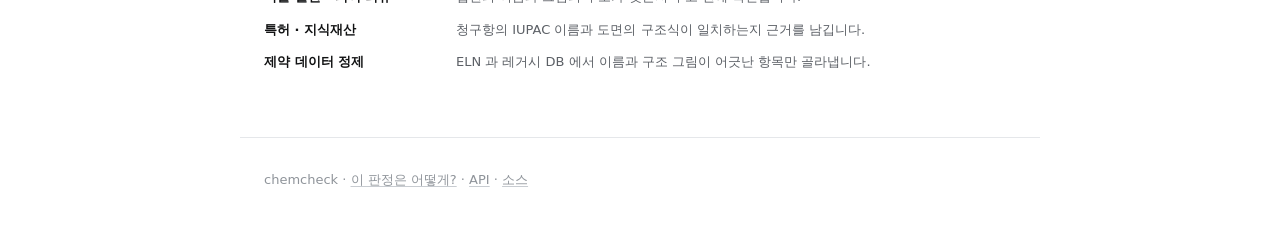
==== commit 51ec9d63: "fix(web): 이미지 입력 버튼을 하나로 통일한다 - 셋이 서로 다르게 동작했다 버튼이 셋이었고 각각 다른 경로를 탔다:   [파일]         index.html 의 dr" ====
--- a/web/index.html
+++ b/web/index.html
@@ -118,10 +118,10 @@
   chemcheck · <a href="how.html">이 판정은 어떻게?</a> · <a href="api.html">API</a> · <a href="https://github.com/Sweet-Butters/train">소스</a>
 </footer>
 
-<script src="config.js?v=202609100522"></script>
+<script src="config.js?v=202609100547"></script>
 <script>for (const el of document.querySelectorAll("[data-server-url]")) el.textContent = window.CHEMCHECK_SERVER;</script>
-<script src="compounds.js?v=202609100522"></script>
+<script src="compounds.js?v=202609100547"></script>
 <script src="vendor/RDKit_minimal.js"></script>
-<script src="app.js?v=202609100522"></script>
+<script src="app.js?v=202609100547"></script>
 </body>
 </html>
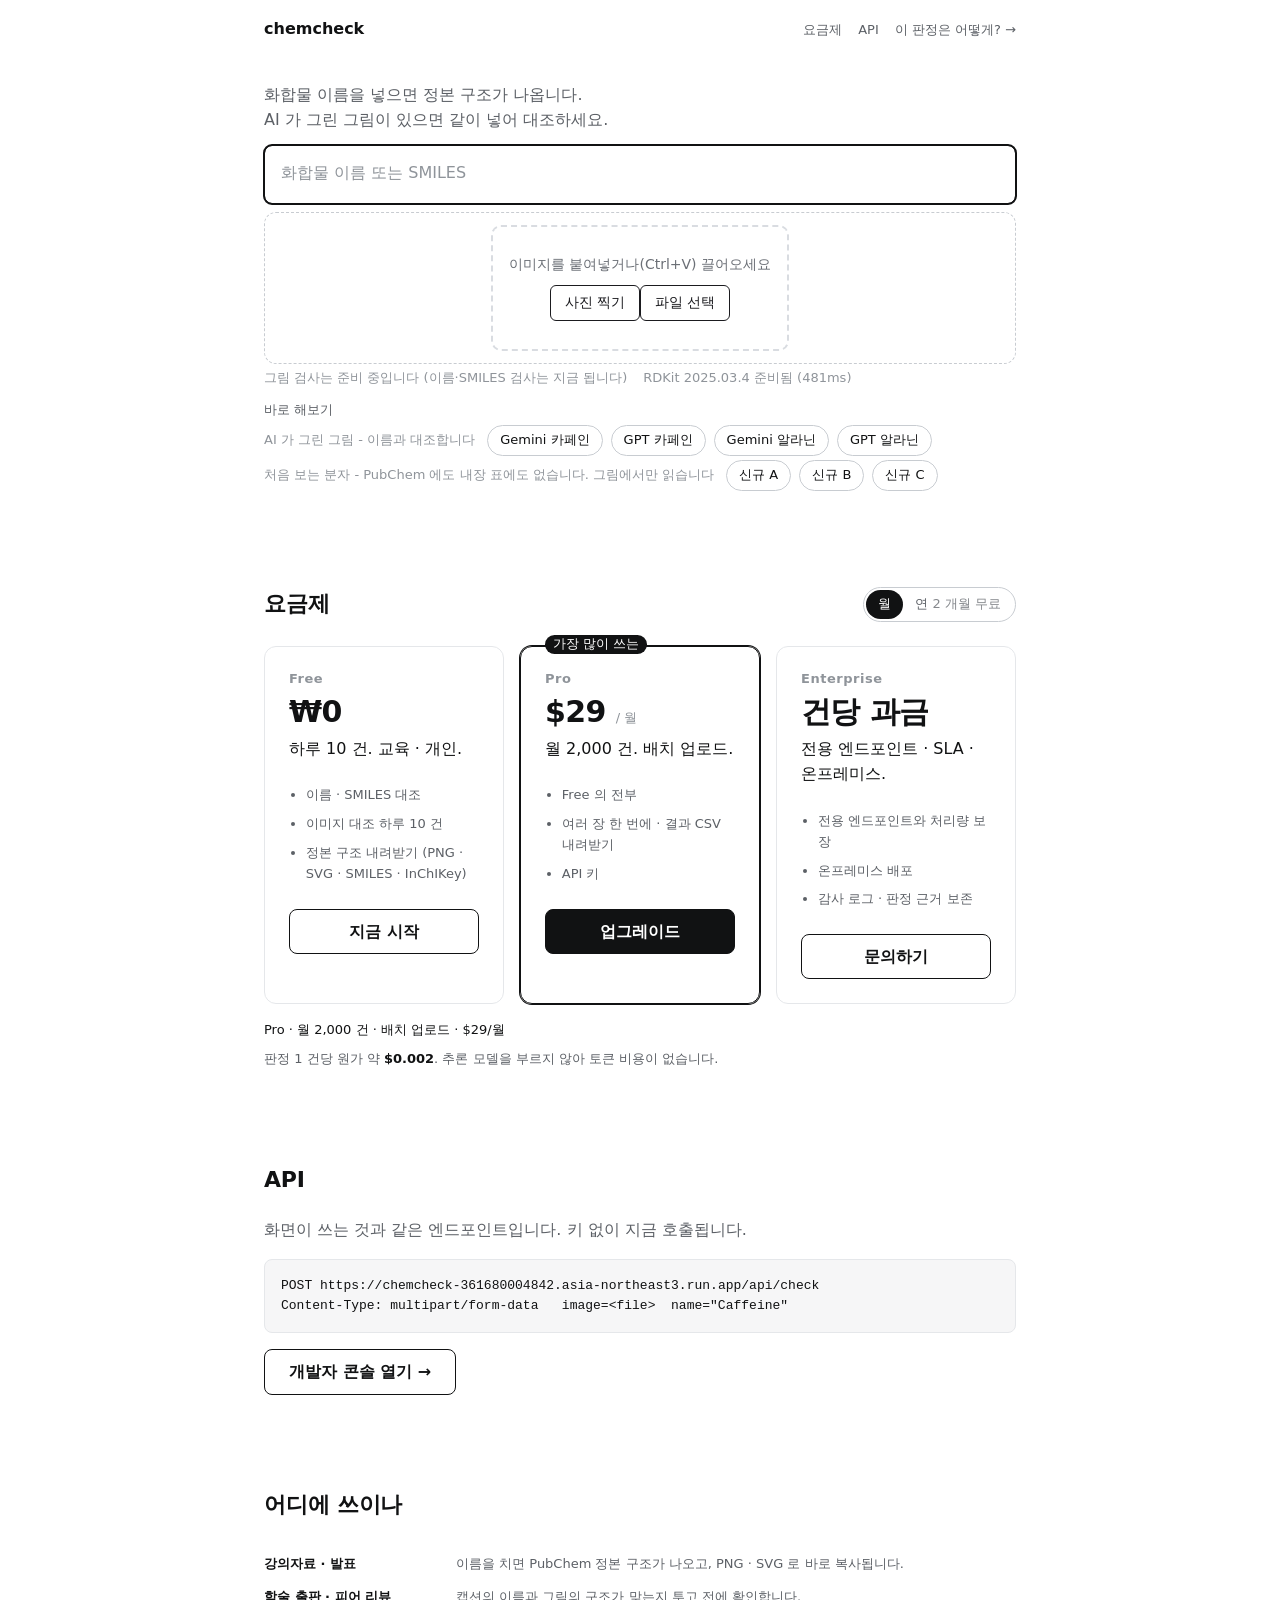
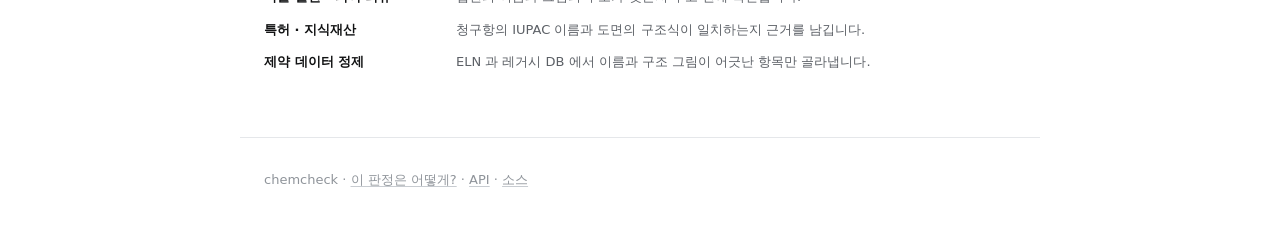
==== commit b1cbc23b: "fix(web): 그림만 넣으면 "이게 무슨 화합물인가" 가 뜬다 - OCR 을 정답으로 쓰지 않는다 사진을 찍었는데 계속 "다름" 이 떴다. 원인은 OCR 이었다:   const" ====
--- a/web/index.html
+++ b/web/index.html
@@ -118,10 +118,10 @@
   chemcheck · <a href="how.html">이 판정은 어떻게?</a> · <a href="api.html">API</a> · <a href="https://github.com/Sweet-Butters/train">소스</a>
 </footer>
 
-<script src="config.js?v=202609100547"></script>
+<script src="config.js?v=202609100558"></script>
 <script>for (const el of document.querySelectorAll("[data-server-url]")) el.textContent = window.CHEMCHECK_SERVER;</script>
-<script src="compounds.js?v=202609100547"></script>
+<script src="compounds.js?v=202609100558"></script>
 <script src="vendor/RDKit_minimal.js"></script>
-<script src="app.js?v=202609100547"></script>
+<script src="app.js?v=202609100558"></script>
 </body>
 </html>
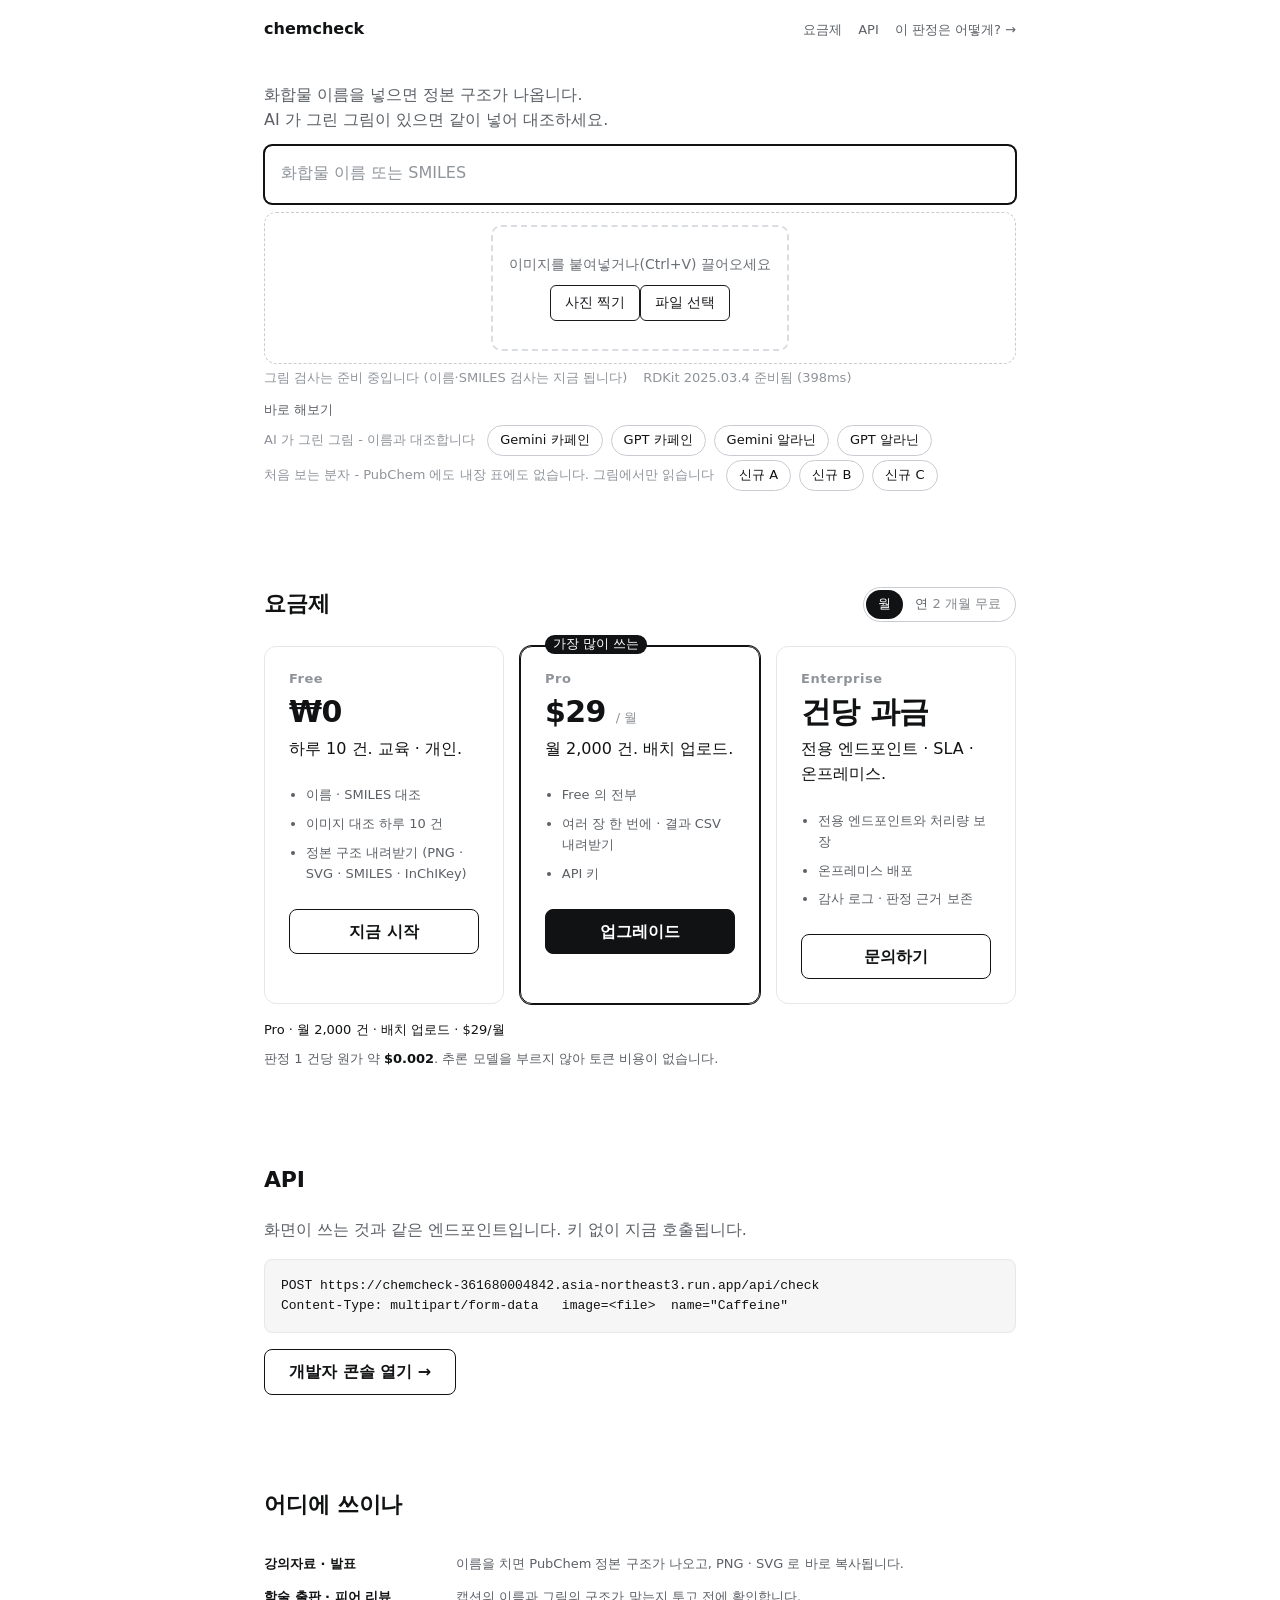
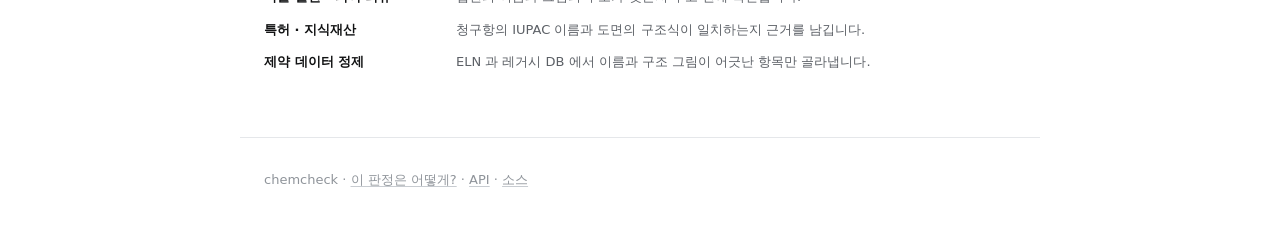
==== commit 5907b87f: "fix(web): PubChem 실패 사유를 구분한다 - 404(미등재)와 장애를 같이 취급하지 않았다 "이름 조회 실패 (네트워크)" 로 뭉뚱그려 무엇이 잘못됐는지 알 수 없었다" ====
--- a/web/index.html
+++ b/web/index.html
@@ -118,10 +118,10 @@
   chemcheck · <a href="how.html">이 판정은 어떻게?</a> · <a href="api.html">API</a> · <a href="https://github.com/Sweet-Butters/train">소스</a>
 </footer>
 
-<script src="config.js?v=202609100558"></script>
+<script src="config.js?v=202609100620"></script>
 <script>for (const el of document.querySelectorAll("[data-server-url]")) el.textContent = window.CHEMCHECK_SERVER;</script>
-<script src="compounds.js?v=202609100558"></script>
+<script src="compounds.js?v=202609100620"></script>
 <script src="vendor/RDKit_minimal.js"></script>
-<script src="app.js?v=202609100558"></script>
+<script src="app.js?v=202609100620"></script>
 </body>
 </html>
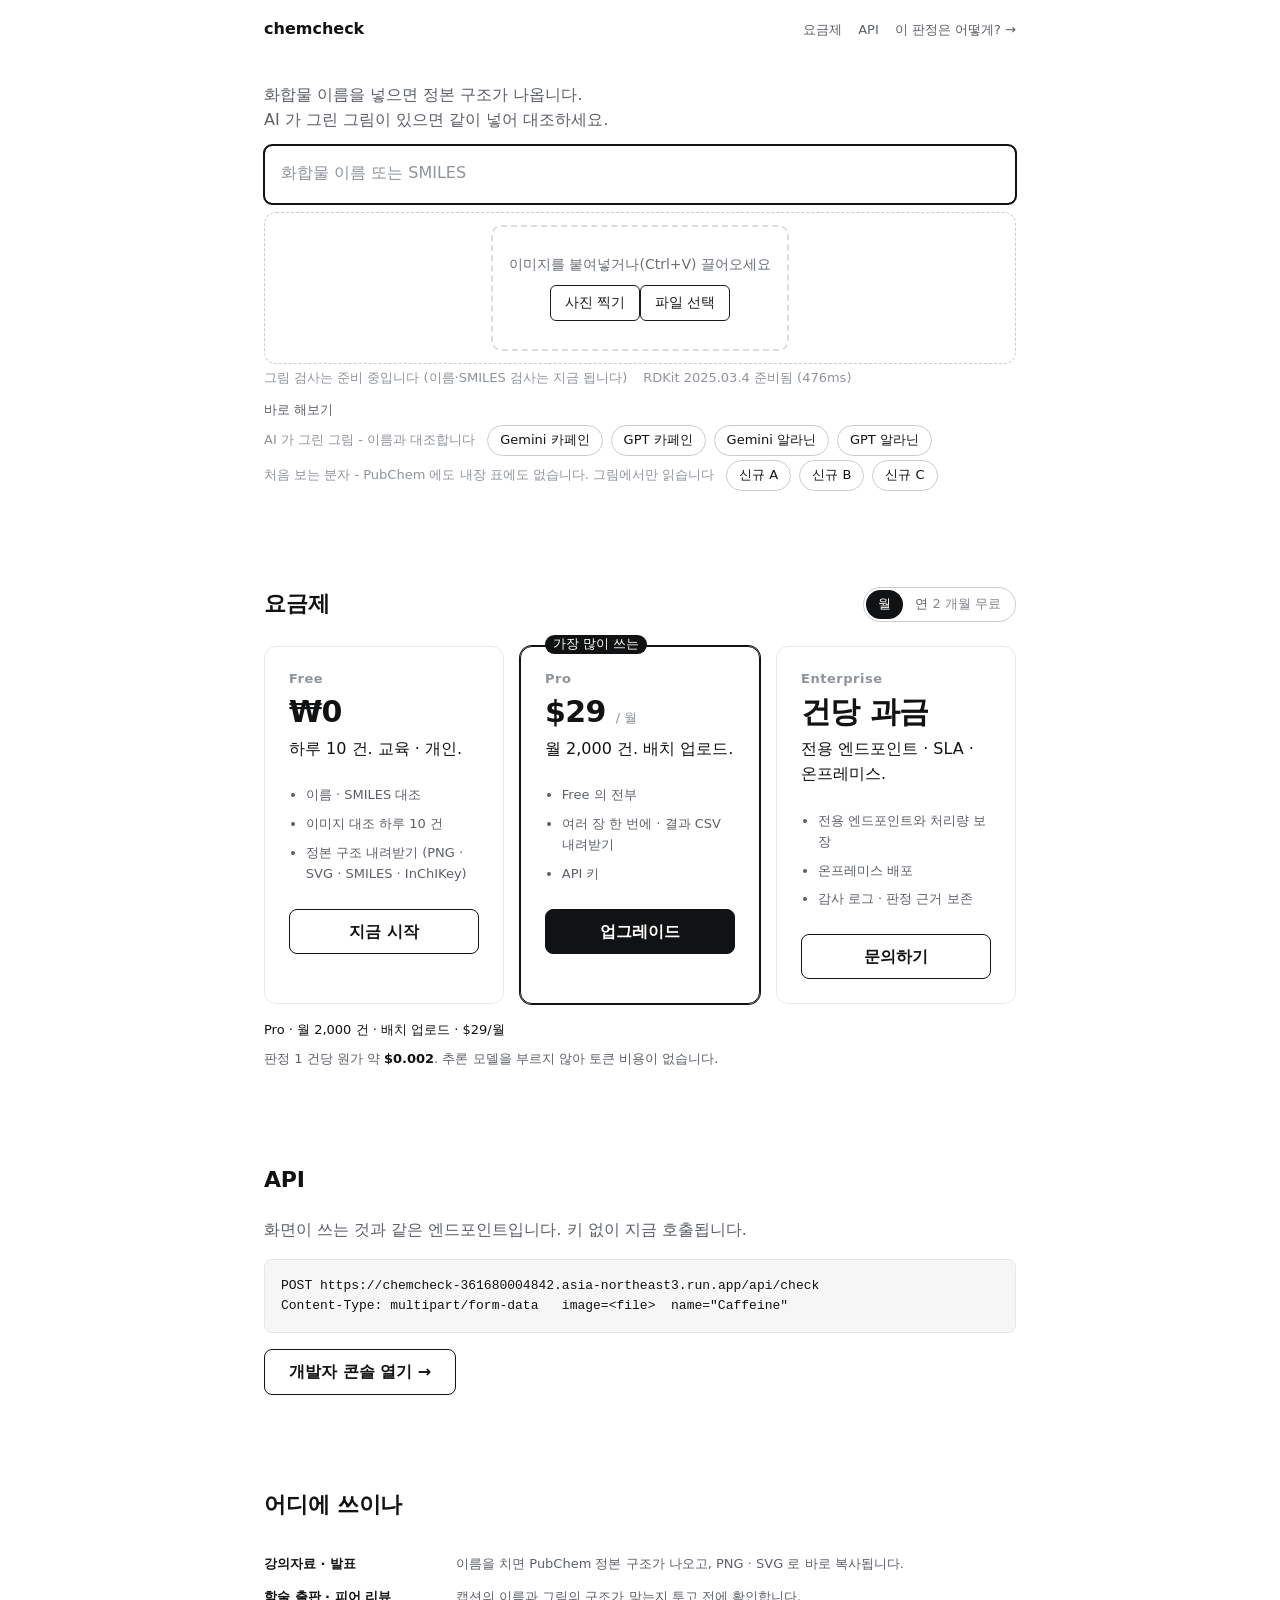
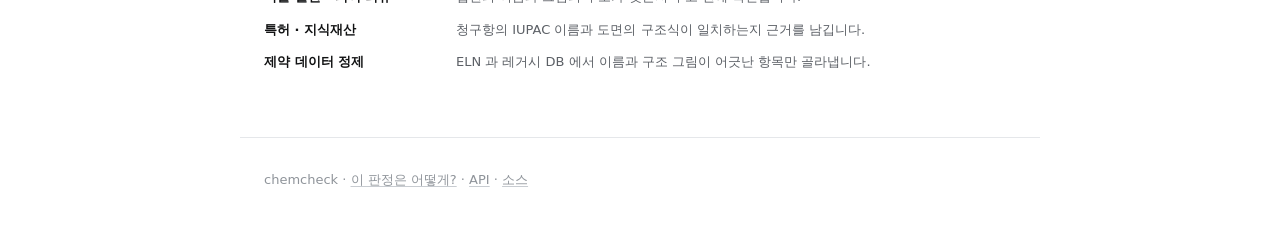
==== commit 5cd12ea4: "fix(web): 쓰레기 인식 결과를 큰 카드에 올리지 않는다 + 출처 라벨 모순 해소 화면에 이렇게 떴다:   정본 · 그림에서 읽음        <- 정본인지 읽은 것인지 모순" ====
--- a/web/index.html
+++ b/web/index.html
@@ -118,10 +118,10 @@
   chemcheck · <a href="how.html">이 판정은 어떻게?</a> · <a href="api.html">API</a> · <a href="https://github.com/Sweet-Butters/train">소스</a>
 </footer>
 
-<script src="config.js?v=202609100620"></script>
+<script src="config.js?v=202609100625"></script>
 <script>for (const el of document.querySelectorAll("[data-server-url]")) el.textContent = window.CHEMCHECK_SERVER;</script>
-<script src="compounds.js?v=202609100620"></script>
+<script src="compounds.js?v=202609100625"></script>
 <script src="vendor/RDKit_minimal.js"></script>
-<script src="app.js?v=202609100620"></script>
+<script src="app.js?v=202609100625"></script>
 </body>
 </html>
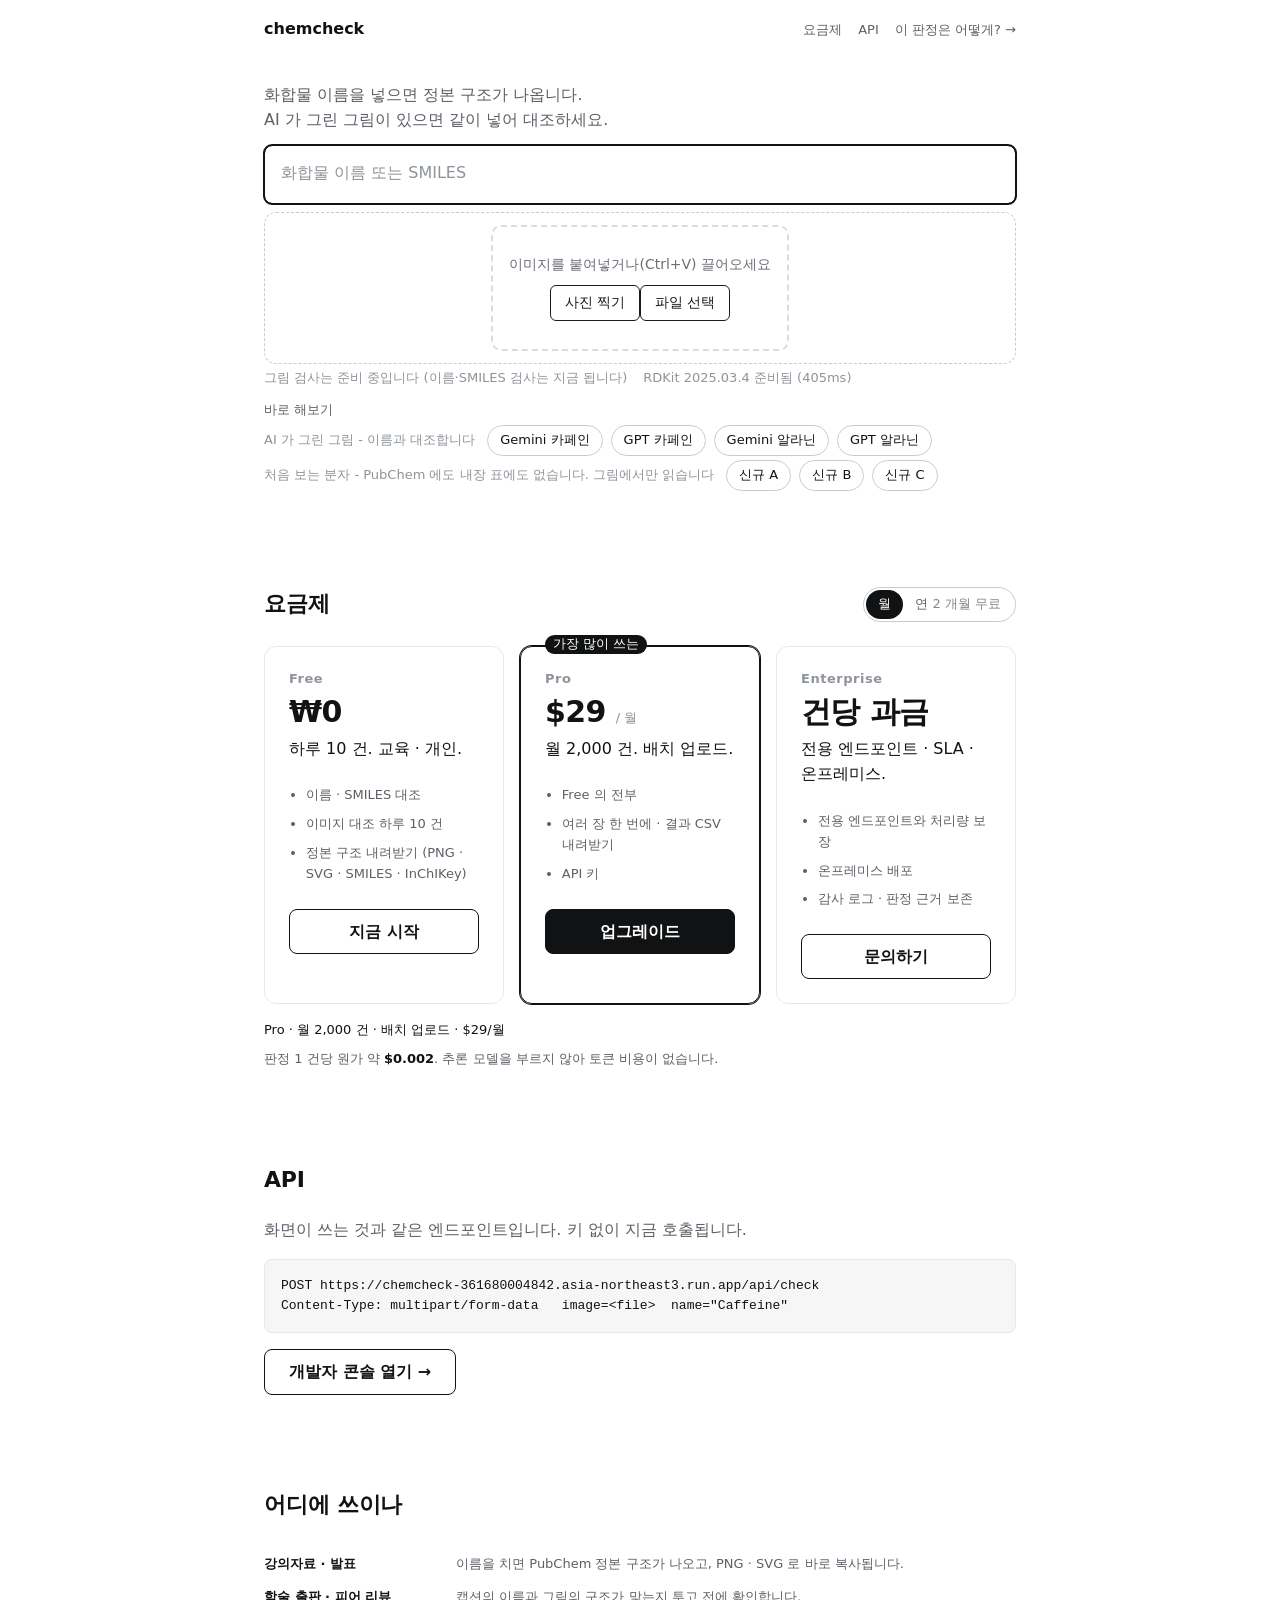
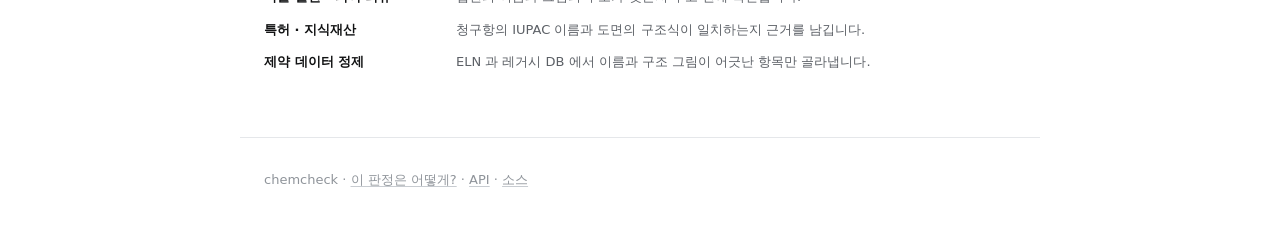
==== commit 31eedb4b: "fix(crop): 자르기 기본값을 가운데 60% 로 - 사진이 안 읽히던 진짜 원인 조건을 하나씩 바꿔 배포된 엔드포인트로 재봤다. 화질은 원인이 아니었다: 흐림·기울기·조명 기" ====
--- a/web/index.html
+++ b/web/index.html
@@ -118,10 +118,10 @@
   chemcheck · <a href="how.html">이 판정은 어떻게?</a> · <a href="api.html">API</a> · <a href="https://github.com/Sweet-Butters/train">소스</a>
 </footer>
 
-<script src="config.js?v=202609100625"></script>
+<script src="config.js?v=202609100650"></script>
 <script>for (const el of document.querySelectorAll("[data-server-url]")) el.textContent = window.CHEMCHECK_SERVER;</script>
-<script src="compounds.js?v=202609100625"></script>
+<script src="compounds.js?v=202609100650"></script>
 <script src="vendor/RDKit_minimal.js"></script>
-<script src="app.js?v=202609100625"></script>
+<script src="app.js?v=202609100650"></script>
 </body>
 </html>
